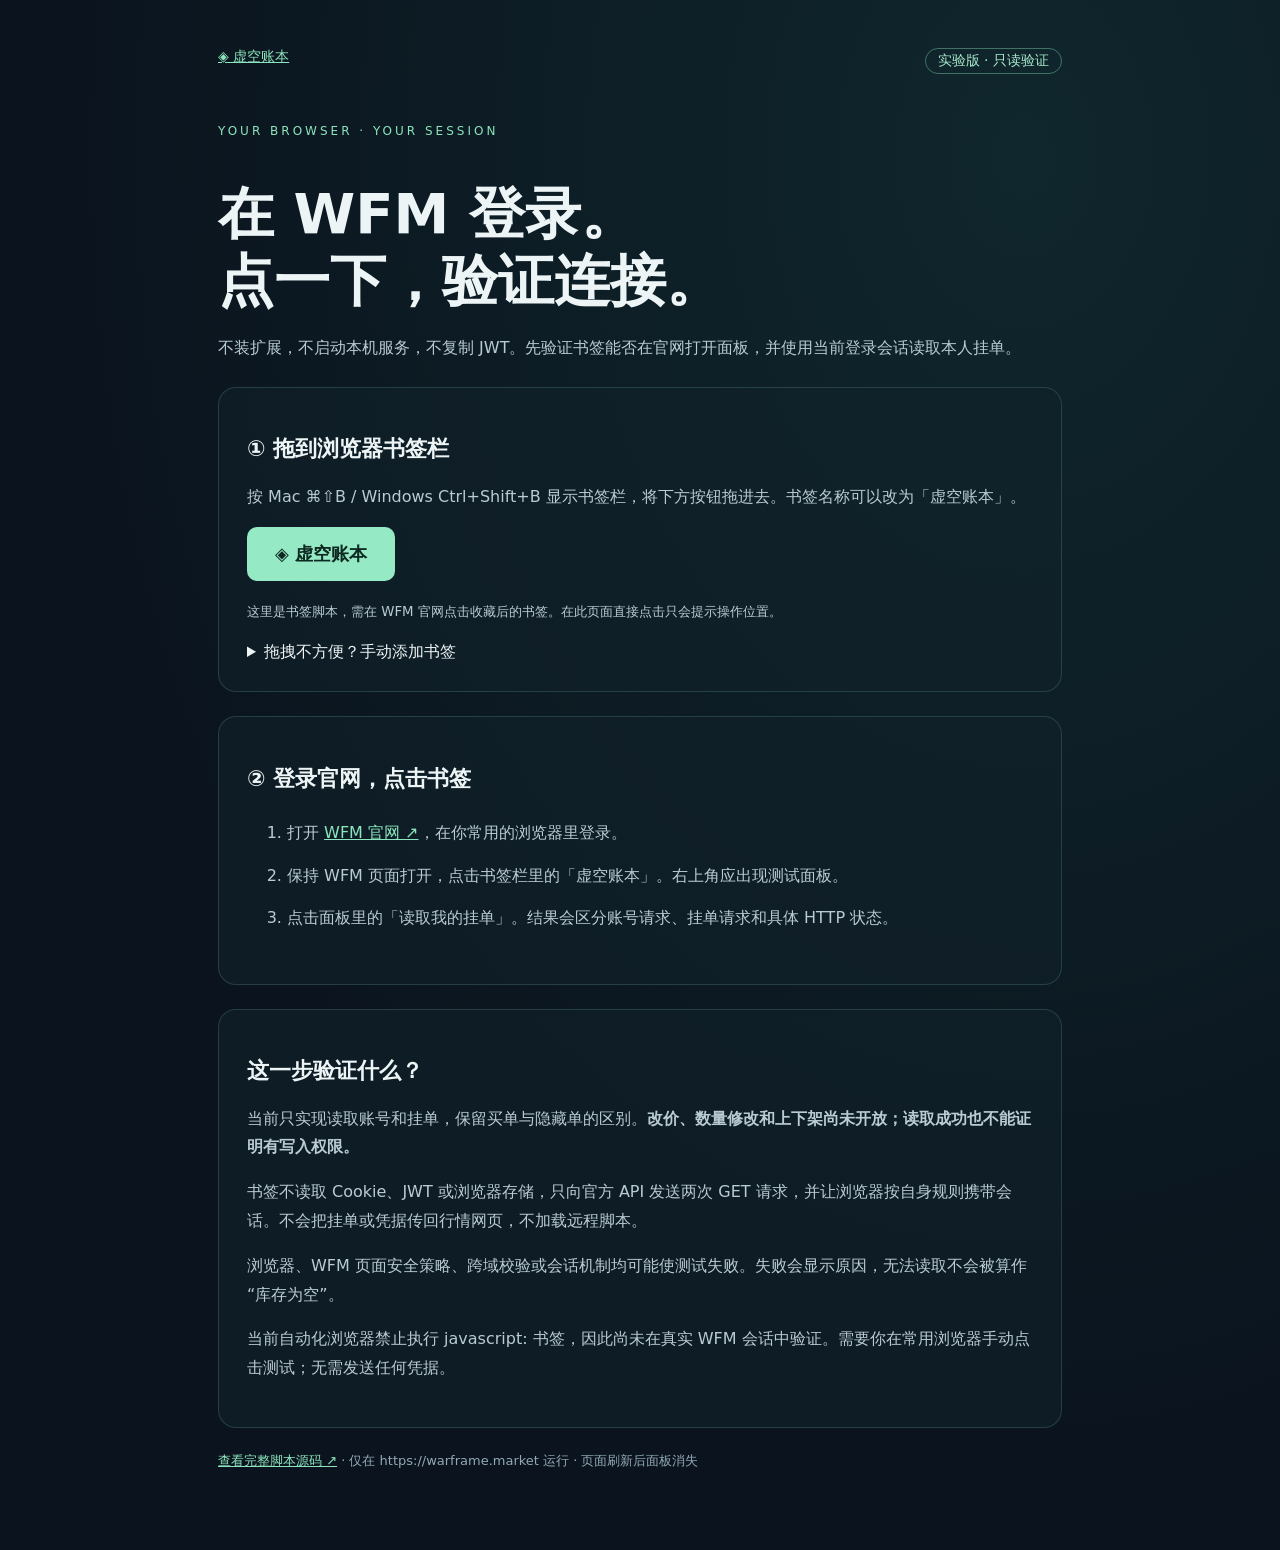
==== static/wfm-bookmark.html @ 3044135c "Add self-contained read-only WFM bookmark session probe" ====
<!doctype html><html lang="zh-CN"><head><meta charset="utf-8"><meta name="viewport" content="width=device-width,initial-scale=1"><meta name="referrer" content="no-referrer"><title>WFM 书签面板 · 虚空账本</title><style>
:root{color-scheme:dark;font-family:system-ui,sans-serif;background:#0b141e;color:#edf4f5}*{box-sizing:border-box}body{margin:0;background:radial-gradient(ellipse at 80% 10%,#16434266,transparent 65%)}main{max-width:900px;margin:auto;padding:48px 28px 80px}a{color:#8ce5bc}header{display:flex;justify-content:space-between;gap:16px;font-size:14px}h1{font-size:clamp(32px,6vw,56px);line-height:1.2;margin:42px 0 20px}p,li{line-height:1.8;color:#b9cbd3}small{color:#b9cbd3}section{border:1px solid #42656c77;border-radius:18px;padding:28px;margin:24px 0;background:#11222b99}.kicker{font-size:12px;letter-spacing:3px;color:#8ce5bc}.bookmark{display:inline-block;padding:15px 28px;border-radius:10px;background:#95e9c4;color:#0d2921;font-weight:700;text-decoration:none;cursor:grab;font-size:18px}.tag{border:1px solid #8ce5bc66;color:#a7e7cb;border-radius:24px;padding:3px 12px}textarea{display:block;width:100%;min-height:100px;background:#09131b;color:#cadde3;border:1px solid #42656c;padding:12px;margin:12px 0}li{padding:7px 0}h2{font-size:22px}footer{font-size:13px;color:#91a9b5}
</style></head><body><main><header><a href="./">◈ 虚空账本</a><span class="tag">实验版 · 只读验证</span></header><div class="kicker" style="margin-top:50px">YOUR BROWSER · YOUR SESSION</div><h1>在 WFM 登录。<br>点一下，验证连接。</h1><p>不装扩展，不启动本机服务，不复制 JWT。先验证书签能否在官网打开面板，并使用当前登录会话读取本人挂单。</p><section><h2>① 拖到浏览器书签栏</h2><p>按 Mac ⌘⇧B / Windows Ctrl+Shift+B 显示书签栏，将下方按钮拖进去。书签名称可以改为「虚空账本」。</p><a class="bookmark" href="__BOOKMARKLET__">◈ 虚空账本</a><p><small>这里是书签脚本，需在 WFM 官网点击收藏后的书签。在此页面直接点击只会提示操作位置。</small></p><details><summary>拖拽不方便？手动添加书签</summary><p>新建一个书签，将下面的完整内容设为书签网址（需保留 javascript: 开头）。这是本项目源码，不含你的个人信息。</p><textarea readonly aria-label="书签网址" spellcheck="false">__BOOKMARKLET__</textarea></details></section><section><h2>② 登录官网，点击书签</h2><ol><li>打开 <a href="https://warframe.market/" target="_blank" rel="noopener">WFM 官网 ↗</a>，在你常用的浏览器里登录。</li><li>保持 WFM 页面打开，点击书签栏里的「虚空账本」。右上角应出现测试面板。</li><li>点击面板里的「读取我的挂单」。结果会区分账号请求、挂单请求和具体 HTTP 状态。</li></ol></section><section><h2>这一步验证什么？</h2><p>当前只实现读取账号和挂单，保留买单与隐藏单的区别。<strong>改价、数量修改和上下架尚未开放；读取成功也不能证明有写入权限。</strong></p><p>书签不读取 Cookie、JWT 或浏览器存储，只向官方 API 发送两次 GET 请求，并让浏览器按自身规则携带会话。不会把挂单或凭据传回行情网页，不加载远程脚本。</p><p>浏览器、WFM 页面安全策略、跨域校验或会话机制均可能使测试失败。失败会显示原因，无法读取不会被算作“库存为空”。</p><p>当前自动化浏览器禁止执行 javascript: 书签，因此尚未在真实 WFM 会话中验证。需要你在常用浏览器手动点击测试；无需发送任何凭据。</p></section><footer><a href="https://github.com/Vizards8/warframe-market-dashboard/blob/main/static/wfm-bookmark.js" target="_blank" rel="noopener">查看完整脚本源码 ↗</a> · 仅在 https://warframe.market 运行 · 页面刷新后面板消失</footer></main></body></html>
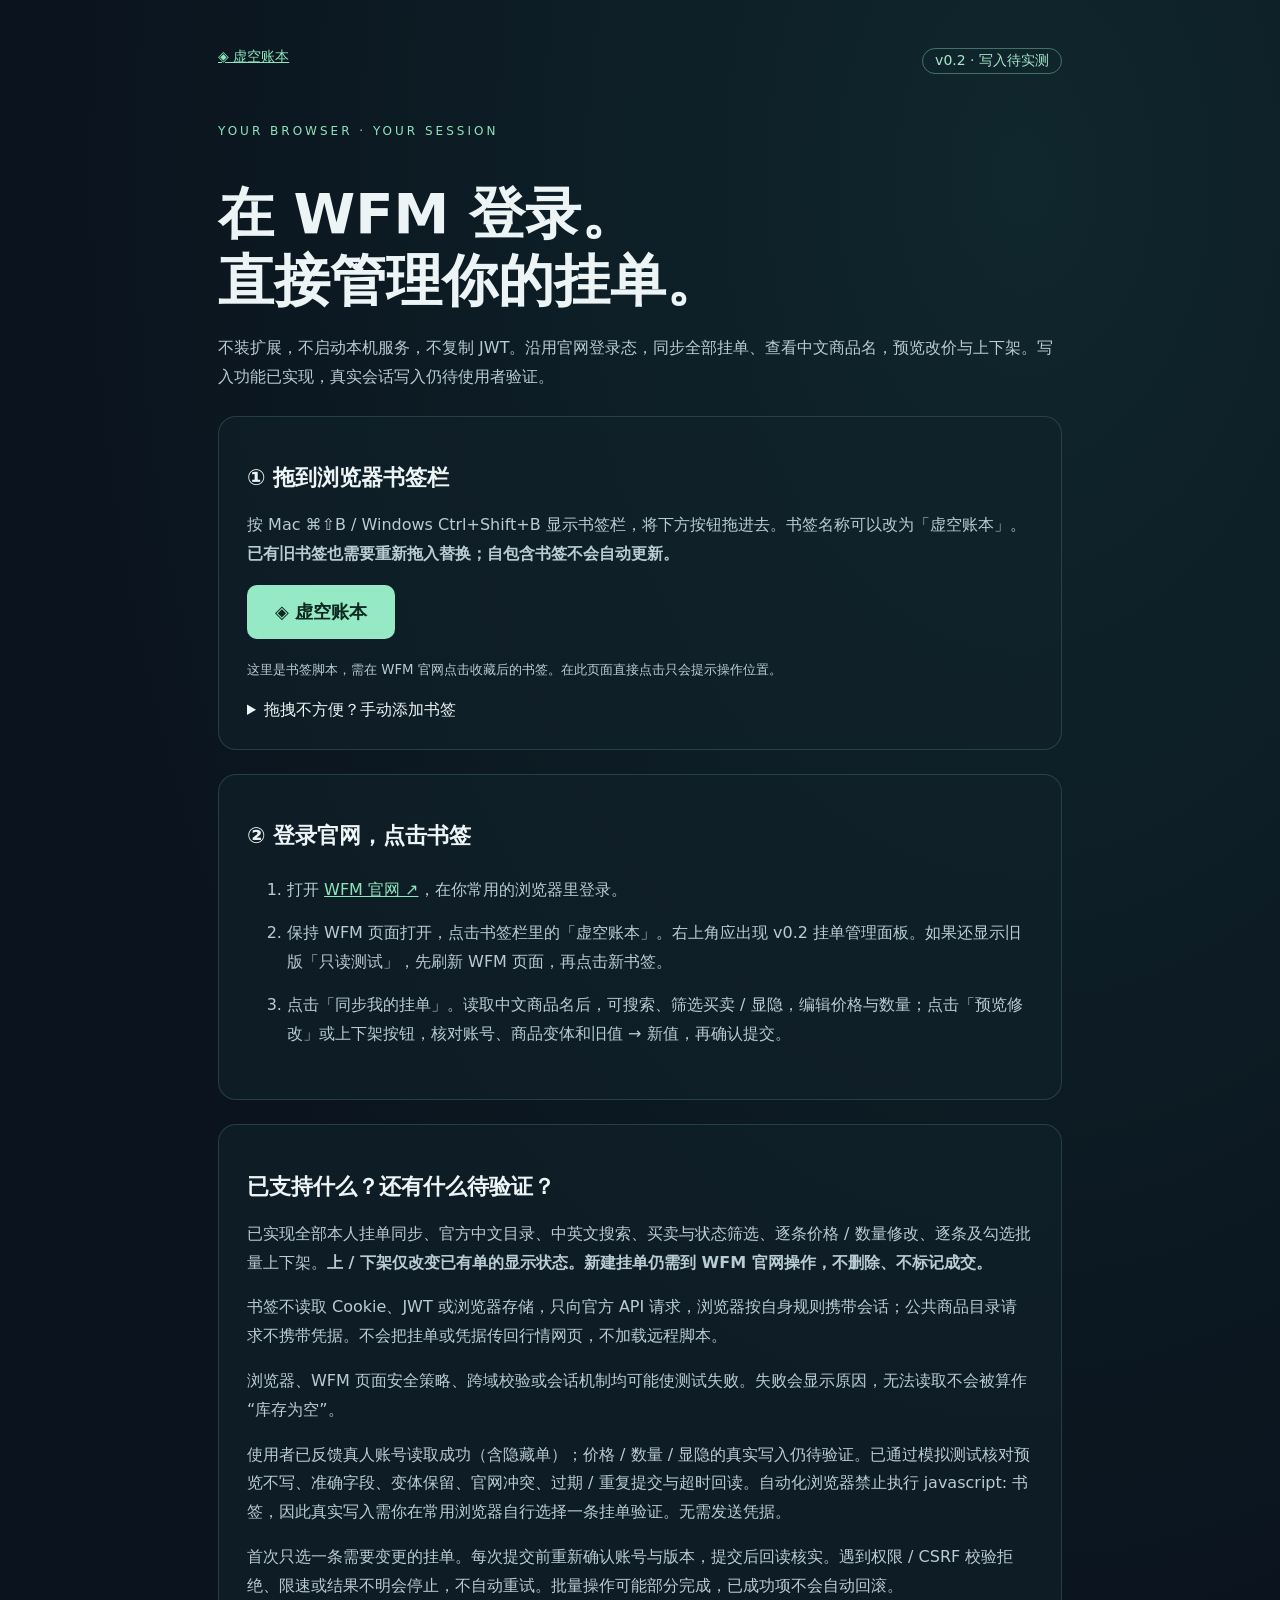
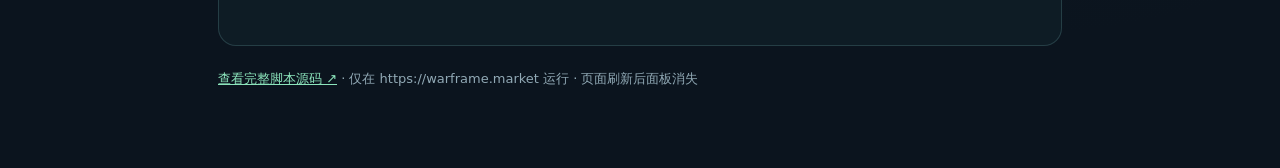
==== commit cc87b451: "Add previewed WFM bookmark order management" ====
--- a/static/wfm-bookmark.html
+++ b/static/wfm-bookmark.html
@@ -1,3 +1,3 @@
 <!doctype html><html lang="zh-CN"><head><meta charset="utf-8"><meta name="viewport" content="width=device-width,initial-scale=1"><meta name="referrer" content="no-referrer"><title>WFM 书签面板 · 虚空账本</title><style>
 :root{color-scheme:dark;font-family:system-ui,sans-serif;background:#0b141e;color:#edf4f5}*{box-sizing:border-box}body{margin:0;background:radial-gradient(ellipse at 80% 10%,#16434266,transparent 65%)}main{max-width:900px;margin:auto;padding:48px 28px 80px}a{color:#8ce5bc}header{display:flex;justify-content:space-between;gap:16px;font-size:14px}h1{font-size:clamp(32px,6vw,56px);line-height:1.2;margin:42px 0 20px}p,li{line-height:1.8;color:#b9cbd3}small{color:#b9cbd3}section{border:1px solid #42656c77;border-radius:18px;padding:28px;margin:24px 0;background:#11222b99}.kicker{font-size:12px;letter-spacing:3px;color:#8ce5bc}.bookmark{display:inline-block;padding:15px 28px;border-radius:10px;background:#95e9c4;color:#0d2921;font-weight:700;text-decoration:none;cursor:grab;font-size:18px}.tag{border:1px solid #8ce5bc66;color:#a7e7cb;border-radius:24px;padding:3px 12px}textarea{display:block;width:100%;min-height:100px;background:#09131b;color:#cadde3;border:1px solid #42656c;padding:12px;margin:12px 0}li{padding:7px 0}h2{font-size:22px}footer{font-size:13px;color:#91a9b5}
-</style></head><body><main><header><a href="./">◈ 虚空账本</a><span class="tag">实验版 · 只读验证</span></header><div class="kicker" style="margin-top:50px">YOUR BROWSER · YOUR SESSION</div><h1>在 WFM 登录。<br>点一下，验证连接。</h1><p>不装扩展，不启动本机服务，不复制 JWT。先验证书签能否在官网打开面板，并使用当前登录会话读取本人挂单。</p><section><h2>① 拖到浏览器书签栏</h2><p>按 Mac ⌘⇧B / Windows Ctrl+Shift+B 显示书签栏，将下方按钮拖进去。书签名称可以改为「虚空账本」。</p><a class="bookmark" href="__BOOKMARKLET__">◈ 虚空账本</a><p><small>这里是书签脚本，需在 WFM 官网点击收藏后的书签。在此页面直接点击只会提示操作位置。</small></p><details><summary>拖拽不方便？手动添加书签</summary><p>新建一个书签，将下面的完整内容设为书签网址（需保留 javascript: 开头）。这是本项目源码，不含你的个人信息。</p><textarea readonly aria-label="书签网址" spellcheck="false">__BOOKMARKLET__</textarea></details></section><section><h2>② 登录官网，点击书签</h2><ol><li>打开 <a href="https://warframe.market/" target="_blank" rel="noopener">WFM 官网 ↗</a>，在你常用的浏览器里登录。</li><li>保持 WFM 页面打开，点击书签栏里的「虚空账本」。右上角应出现测试面板。</li><li>点击面板里的「读取我的挂单」。结果会区分账号请求、挂单请求和具体 HTTP 状态。</li></ol></section><section><h2>这一步验证什么？</h2><p>当前只实现读取账号和挂单，保留买单与隐藏单的区别。<strong>改价、数量修改和上下架尚未开放；读取成功也不能证明有写入权限。</strong></p><p>书签不读取 Cookie、JWT 或浏览器存储，只向官方 API 发送两次 GET 请求，并让浏览器按自身规则携带会话。不会把挂单或凭据传回行情网页，不加载远程脚本。</p><p>浏览器、WFM 页面安全策略、跨域校验或会话机制均可能使测试失败。失败会显示原因，无法读取不会被算作“库存为空”。</p><p>当前自动化浏览器禁止执行 javascript: 书签，因此尚未在真实 WFM 会话中验证。需要你在常用浏览器手动点击测试；无需发送任何凭据。</p></section><footer><a href="https://github.com/Vizards8/warframe-market-dashboard/blob/main/static/wfm-bookmark.js" target="_blank" rel="noopener">查看完整脚本源码 ↗</a> · 仅在 https://warframe.market 运行 · 页面刷新后面板消失</footer></main></body></html>
+</style></head><body><main><header><a href="./">◈ 虚空账本</a><span class="tag">v0.2 · 写入待实测</span></header><div class="kicker" style="margin-top:50px">YOUR BROWSER · YOUR SESSION</div><h1>在 WFM 登录。<br>直接管理你的挂单。</h1><p>不装扩展，不启动本机服务，不复制 JWT。沿用官网登录态，同步全部挂单、查看中文商品名，预览改价与上下架。写入功能已实现，真实会话写入仍待使用者验证。</p><section><h2>① 拖到浏览器书签栏</h2><p>按 Mac ⌘⇧B / Windows Ctrl+Shift+B 显示书签栏，将下方按钮拖进去。书签名称可以改为「虚空账本」。<strong>已有旧书签也需要重新拖入替换；自包含书签不会自动更新。</strong></p><a class="bookmark" href="__BOOKMARKLET__">◈ 虚空账本</a><p><small>这里是书签脚本，需在 WFM 官网点击收藏后的书签。在此页面直接点击只会提示操作位置。</small></p><details><summary>拖拽不方便？手动添加书签</summary><p>新建一个书签，将下面的完整内容设为书签网址（需保留 javascript: 开头）。这是本项目源码，不含你的个人信息。</p><textarea readonly aria-label="书签网址" spellcheck="false">__BOOKMARKLET__</textarea></details></section><section><h2>② 登录官网，点击书签</h2><ol><li>打开 <a href="https://warframe.market/" target="_blank" rel="noopener">WFM 官网 ↗</a>，在你常用的浏览器里登录。</li><li>保持 WFM 页面打开，点击书签栏里的「虚空账本」。右上角应出现 v0.2 挂单管理面板。如果还显示旧版「只读测试」，先刷新 WFM 页面，再点击新书签。</li><li>点击「同步我的挂单」。读取中文商品名后，可搜索、筛选买卖 / 显隐，编辑价格与数量；点击「预览修改」或上下架按钮，核对账号、商品变体和旧值 → 新值，再确认提交。</li></ol></section><section><h2>已支持什么？还有什么待验证？</h2><p>已实现全部本人挂单同步、官方中文目录、中英文搜索、买卖与状态筛选、逐条价格 / 数量修改、逐条及勾选批量上下架。<strong>上 / 下架仅改变已有单的显示状态。新建挂单仍需到 WFM 官网操作，不删除、不标记成交。</strong></p><p>书签不读取 Cookie、JWT 或浏览器存储，只向官方 API 请求，浏览器按自身规则携带会话；公共商品目录请求不携带凭据。不会把挂单或凭据传回行情网页，不加载远程脚本。</p><p>浏览器、WFM 页面安全策略、跨域校验或会话机制均可能使测试失败。失败会显示原因，无法读取不会被算作“库存为空”。</p><p>使用者已反馈真人账号读取成功（含隐藏单）；价格 / 数量 / 显隐的真实写入仍待验证。已通过模拟测试核对预览不写、准确字段、变体保留、官网冲突、过期 / 重复提交与超时回读。自动化浏览器禁止执行 javascript: 书签，因此真实写入需你在常用浏览器自行选择一条挂单验证。无需发送凭据。</p><p>首次只选一条需要变更的挂单。每次提交前重新确认账号与版本，提交后回读核实。遇到权限 / CSRF 校验拒绝、限速或结果不明会停止，不自动重试。批量操作可能部分完成，已成功项不会自动回滚。</p></section><footer><a href="https://github.com/Vizards8/warframe-market-dashboard/blob/main/static/wfm-bookmark.js" target="_blank" rel="noopener">查看完整脚本源码 ↗</a> · 仅在 https://warframe.market 运行 · 页面刷新后面板消失</footer></main></body></html>
